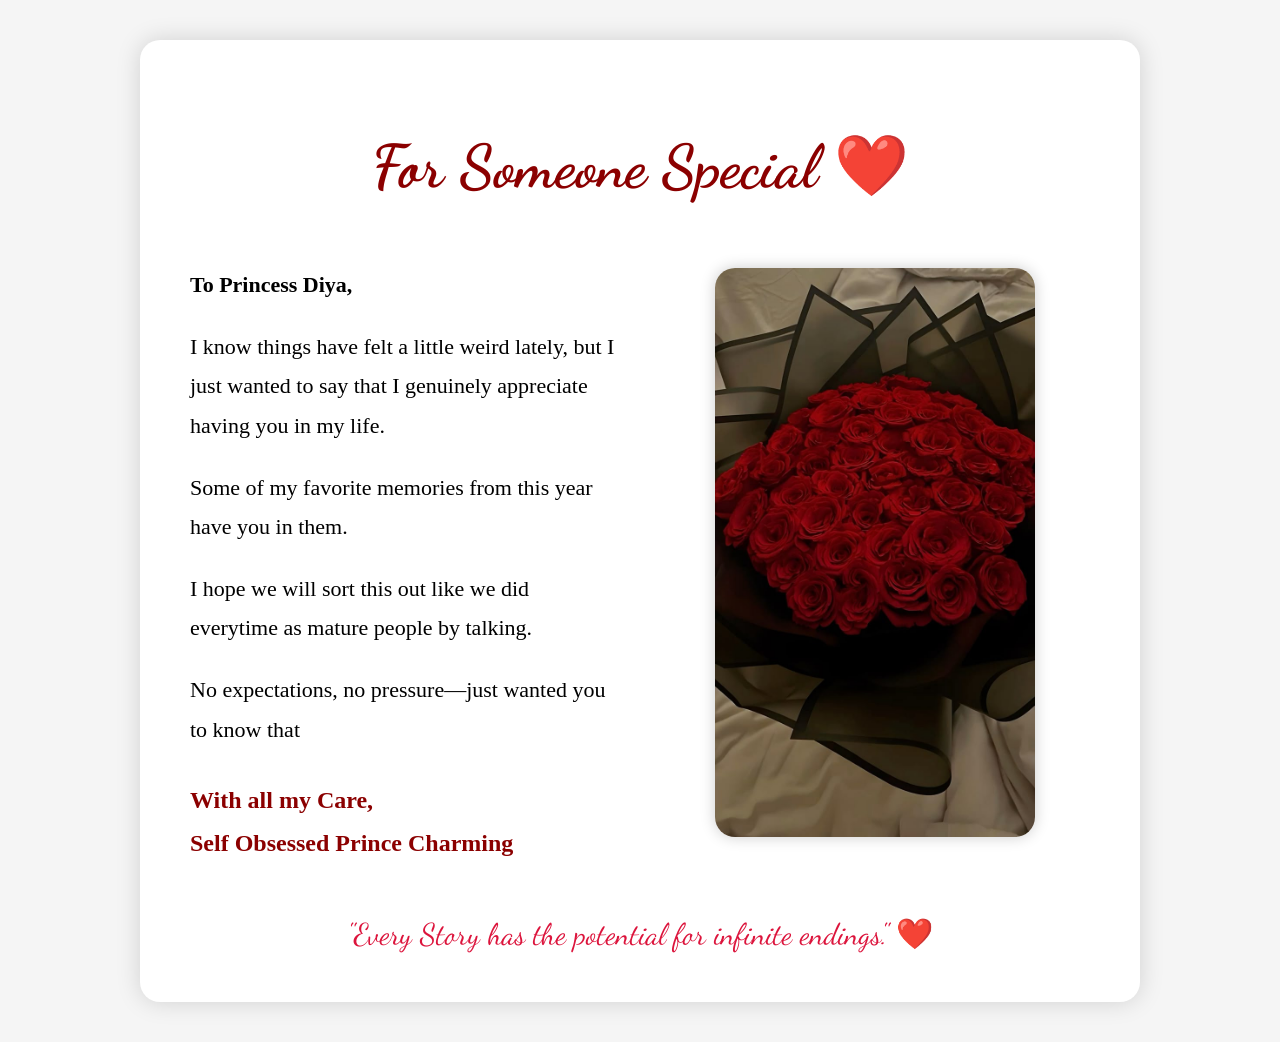
==== LoveLetter/index.html @ c36b5b57 "Fix image path" ====
<!DOCTYPE html>
<html lang="en">
<head>
    <meta charset="UTF-8">
    <title>For Someone Special ❤️</title>

    <link href="https://fonts.googleapis.com/css2?family=Dancing+Script:wght@700&display=swap" rel="stylesheet">

    <style>

        body{
            background:#f5f5f5;
            font-family: Georgia, serif;
            margin:0;
            padding:40px;
        }

        .container{
            max-width:900px;
            margin:auto;
            background:white;
            padding:50px;
            border-radius:20px;
            box-shadow:0 0 25px rgba(0,0,0,0.15);
        }

        h1{
            text-align:center;
            color:darkred;
            font-size:60px;
            margin-bottom:40px;
            font-family:'Dancing Script', cursive;
        }

        .content{
            display:flex;
            gap:40px;
            align-items:center;
            justify-content:space-between;
            flex-wrap:wrap;
        }

        .letter{
            flex:1;
            min-width:300px;
            font-size:22px;
            line-height:1.8;
        }

        .letter p{
            margin-bottom:20px;
        }

        .photo{
            flex:1;
            text-align:center;
        }

        .photo img{
            width:320px;
            max-width:100%;
            border-radius:20px;
            box-shadow:0 0 15px rgba(0,0,0,0.2);
        }

        .signature{
            margin-top:30px;
            font-size:24px;
            color:darkred;
            font-weight:bold;
        }

        .quote{
            text-align:center;
            margin-top:50px;
            font-size:30px;
            color:crimson;
            font-family:'Dancing Script', cursive;
        }

    </style>
</head>
<body>

<div class="container">

    <h1>For Someone Special ❤️</h1>

    <div class="content">

        <div class="letter">

            <p><strong>To Princess Diya,</strong></p>

            <p>
                I know things have felt a little weird lately, but I just wanted to say that I genuinely appreciate having you in my life.
            </p>

            <p>
                Some of my favorite memories from this year have you in them.
            </p>

            <p>
                I hope we will sort this out like we did everytime as mature people by talking.
            </p>

            <p>
                No expectations, no pressure—just wanted you to know that
            </p>

            <div class="signature">
                With all my Care,<br>
                Self Obsessed Prince Charming
            </div>

        </div>

        <div class="photo">
            <img src="/Images/Boquet.jpg" alt="Bouquet">
        </div>

    </div>

    <div class="quote">
        "Every Story has the potential for infinite endings." ❤️
    </div>

</div>

</body>
</html>
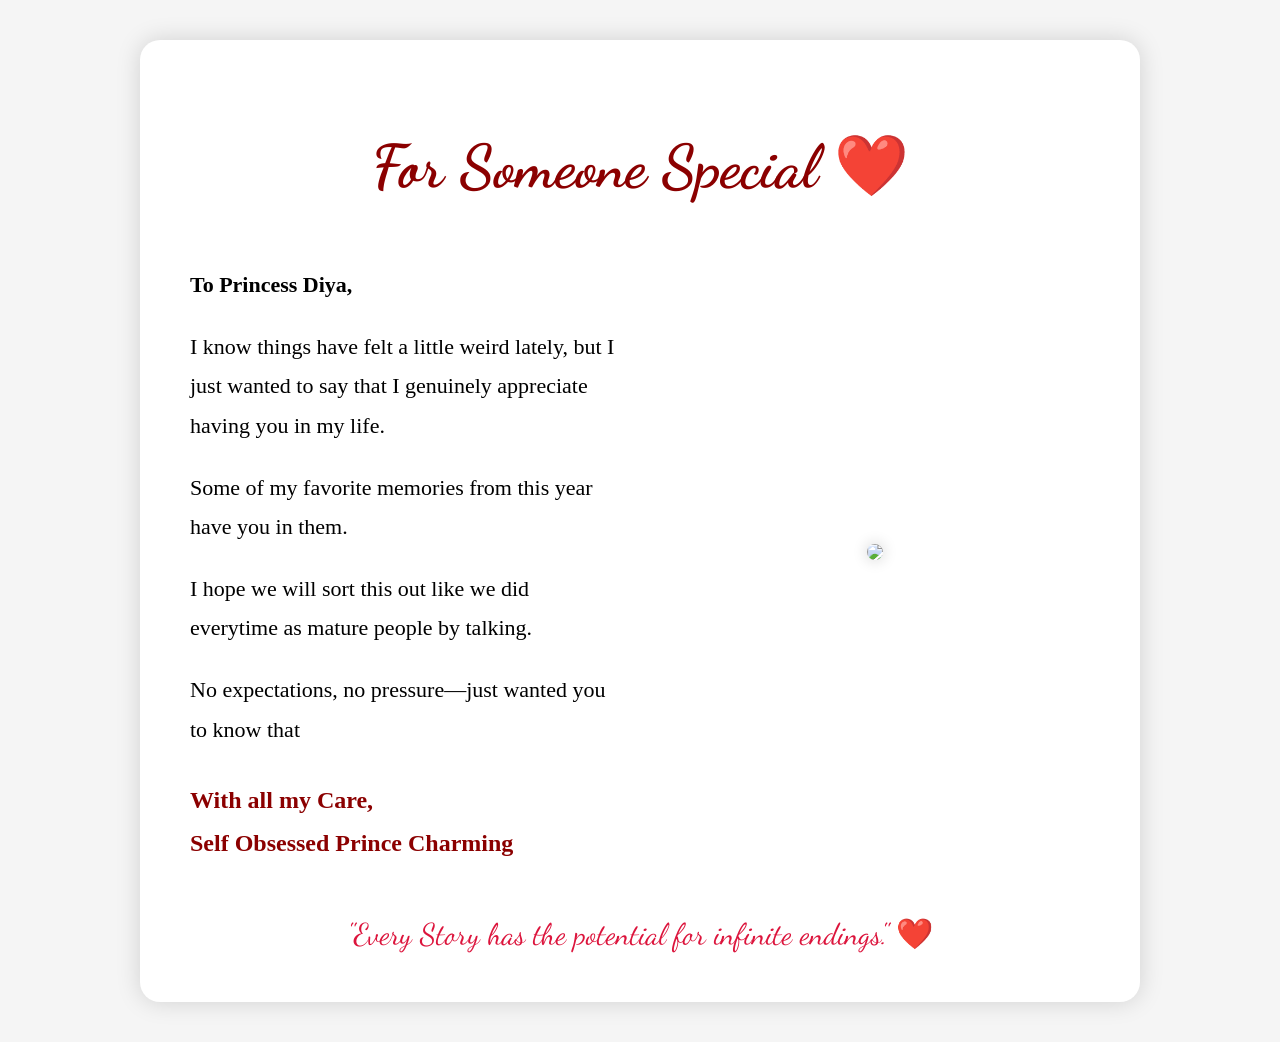
==== commit aa467685: "test image" ====
--- a/LoveLetter/index.html
+++ b/LoveLetter/index.html
@@ -116,7 +116,7 @@
         </div>
 
         <div class="photo">
-            <img src="/Images/Boquet.jpg" alt="Bouquet">
+            <img src="https://placehold.co/400x600/red/white?text=TEST">
         </div>
 
     </div>
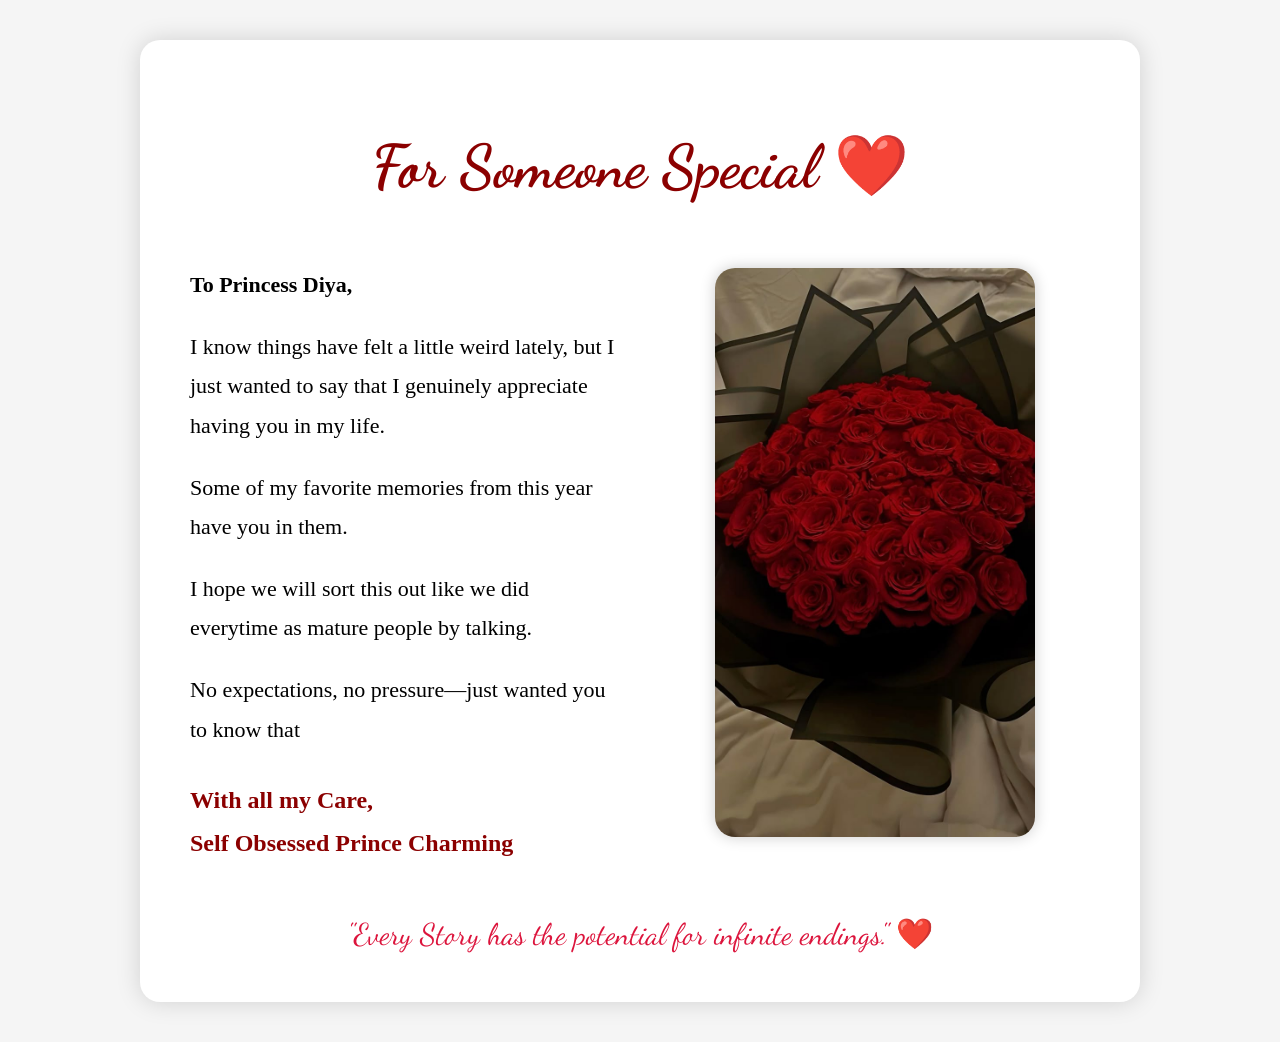
==== commit 61abc157: "Fix image url" ====
--- a/LoveLetter/index.html
+++ b/LoveLetter/index.html
@@ -116,7 +116,7 @@
         </div>
 
         <div class="photo">
-            <img src="https://placehold.co/400x600/red/white?text=TEST">
+            <img src="https://kanishkgothwal37.github.io/Princess-/Images/Boquet.jpg" alt="Bouquet">
         </div>
 
     </div>
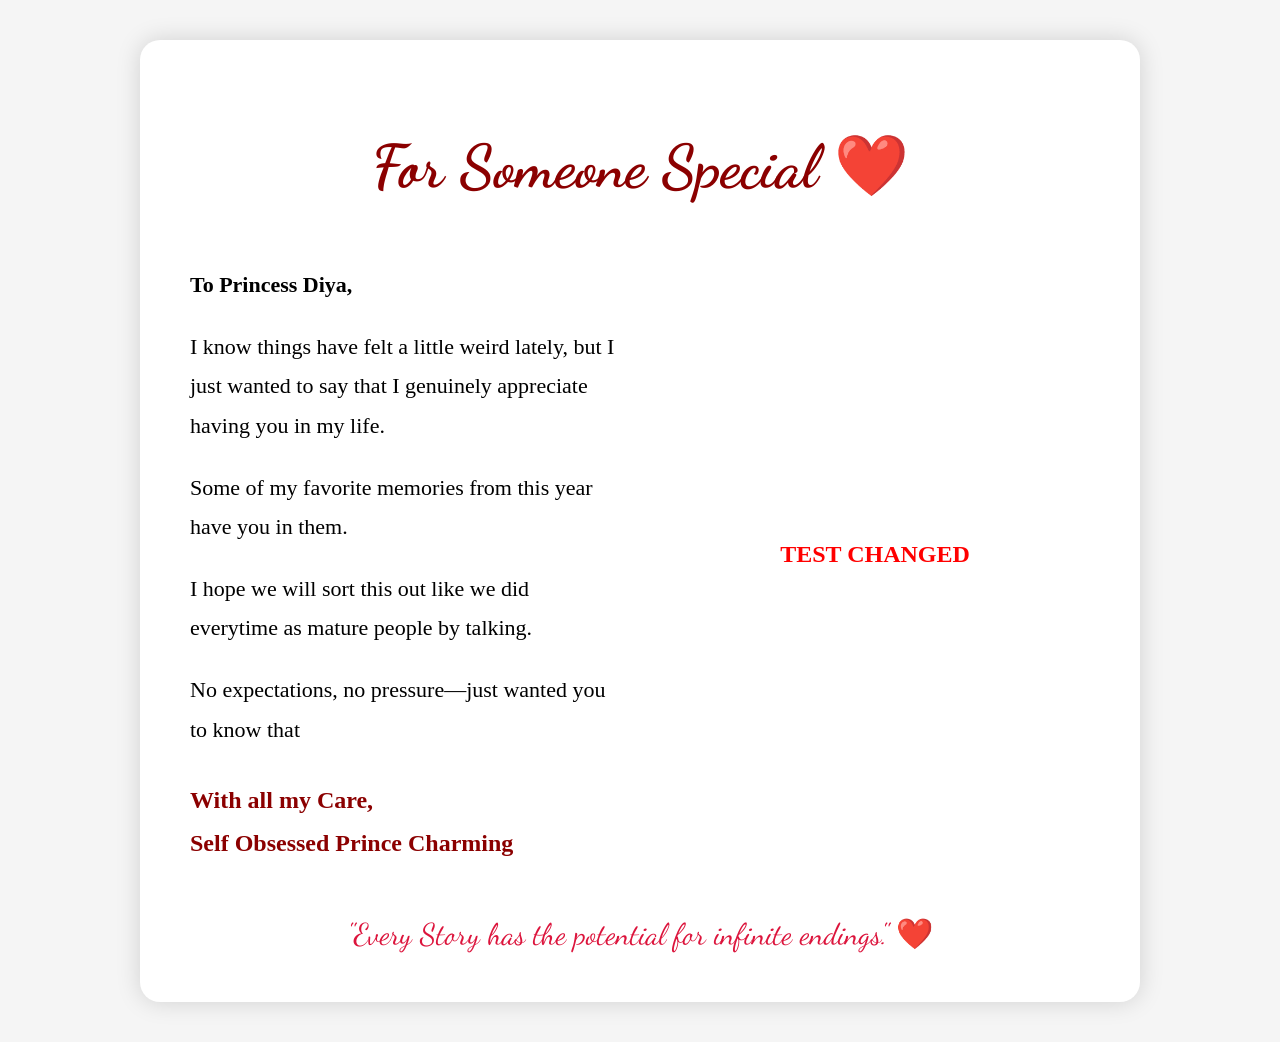
==== commit f218c9bb: "test deploy" ====
--- a/LoveLetter/index.html
+++ b/LoveLetter/index.html
@@ -116,7 +116,7 @@
         </div>
 
         <div class="photo">
-            <img src="https://kanishkgothwal37.github.io/Princess-/Images/Boquet.jpg" alt="Bouquet">
+           <h2 style="color:red;">TEST CHANGED</h2>
         </div>
 
     </div>
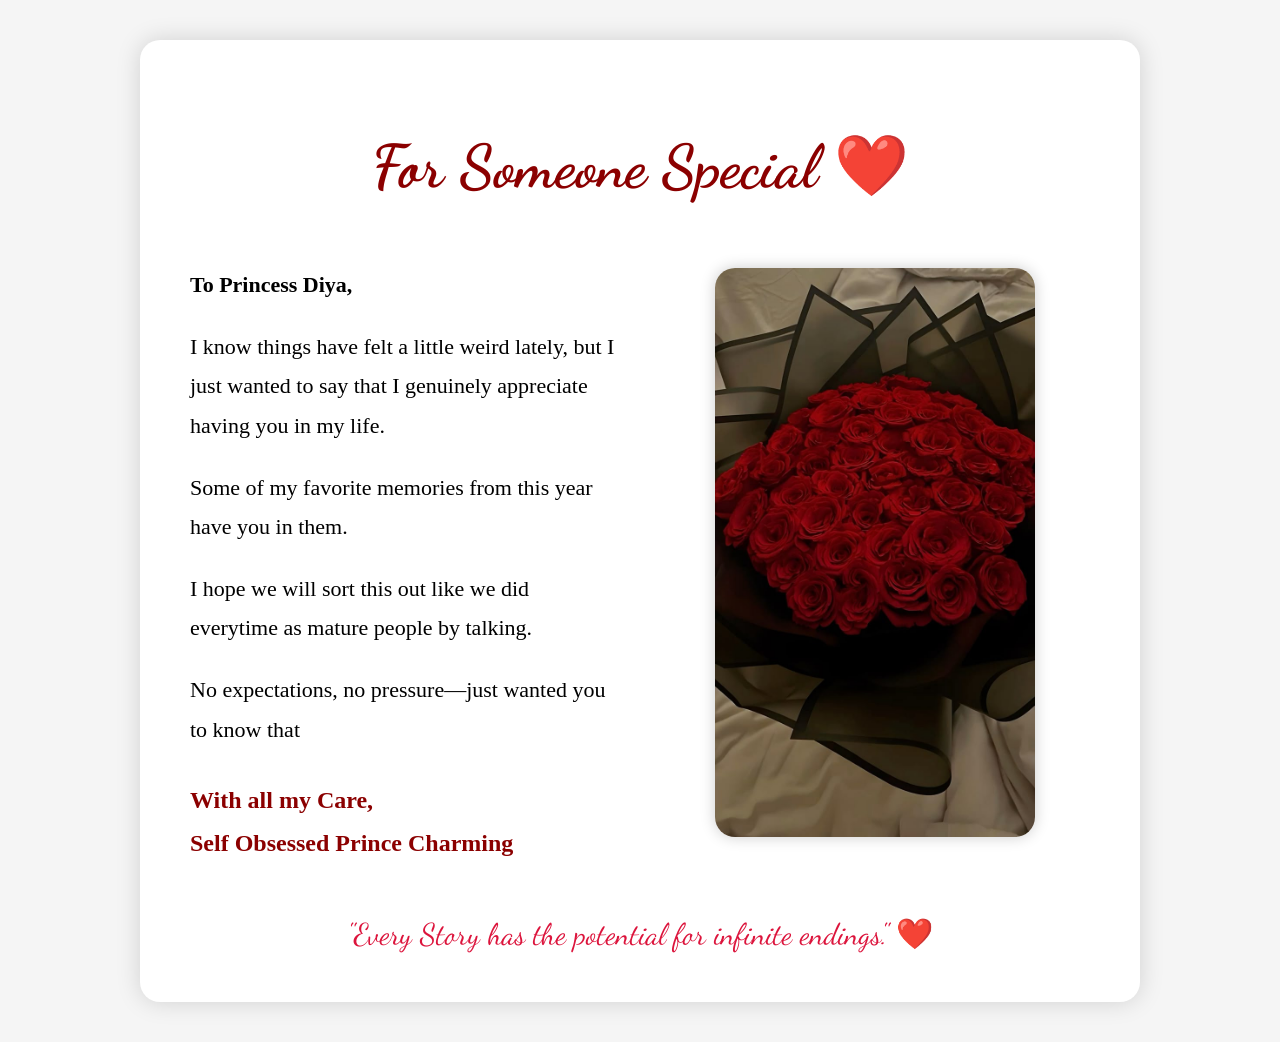
==== commit 0500bf40: "Move image to root" ====
--- a/LoveLetter/index.html
+++ b/LoveLetter/index.html
@@ -116,7 +116,7 @@
         </div>
 
         <div class="photo">
-           <h2 style="color:red;">TEST CHANGED</h2>
+           <img src="Boquet.jpg" alt="Bouquet">
         </div>
 
     </div>
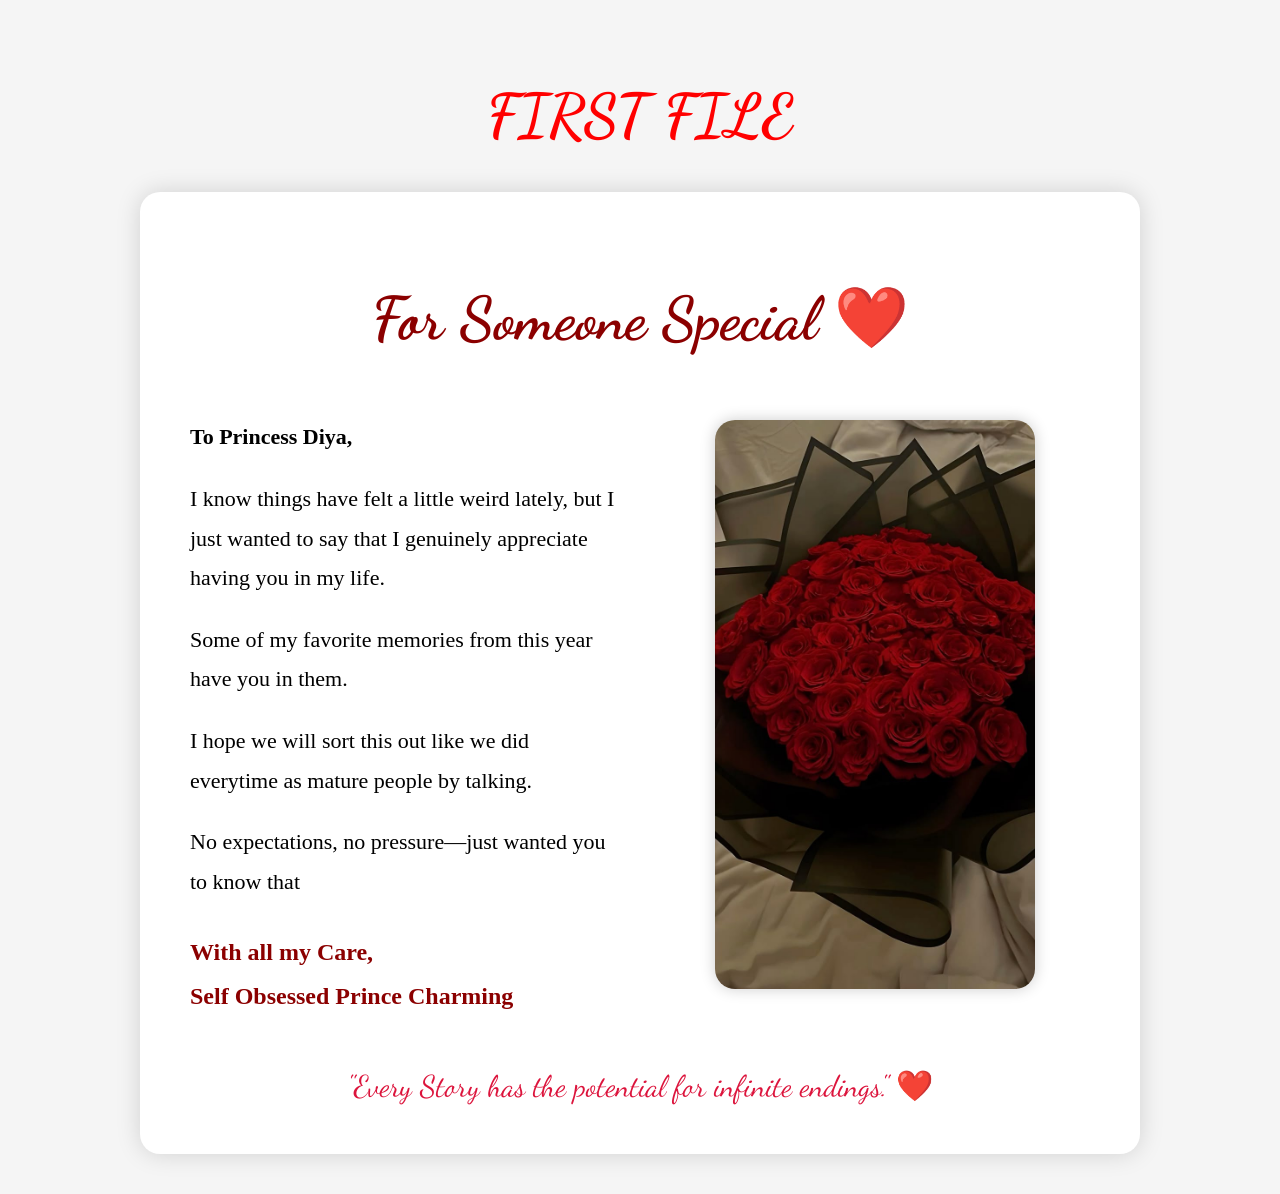
==== commit cd590b4c: "identify correct index" ====
--- a/LoveLetter/index.html
+++ b/LoveLetter/index.html
@@ -5,7 +5,7 @@
     <title>For Someone Special ❤️</title>
 
     <link href="https://fonts.googleapis.com/css2?family=Dancing+Script:wght@700&display=swap" rel="stylesheet">
-
+<h1 style="color:red;">FIRST FILE</h1>
     <style>
 
         body{
